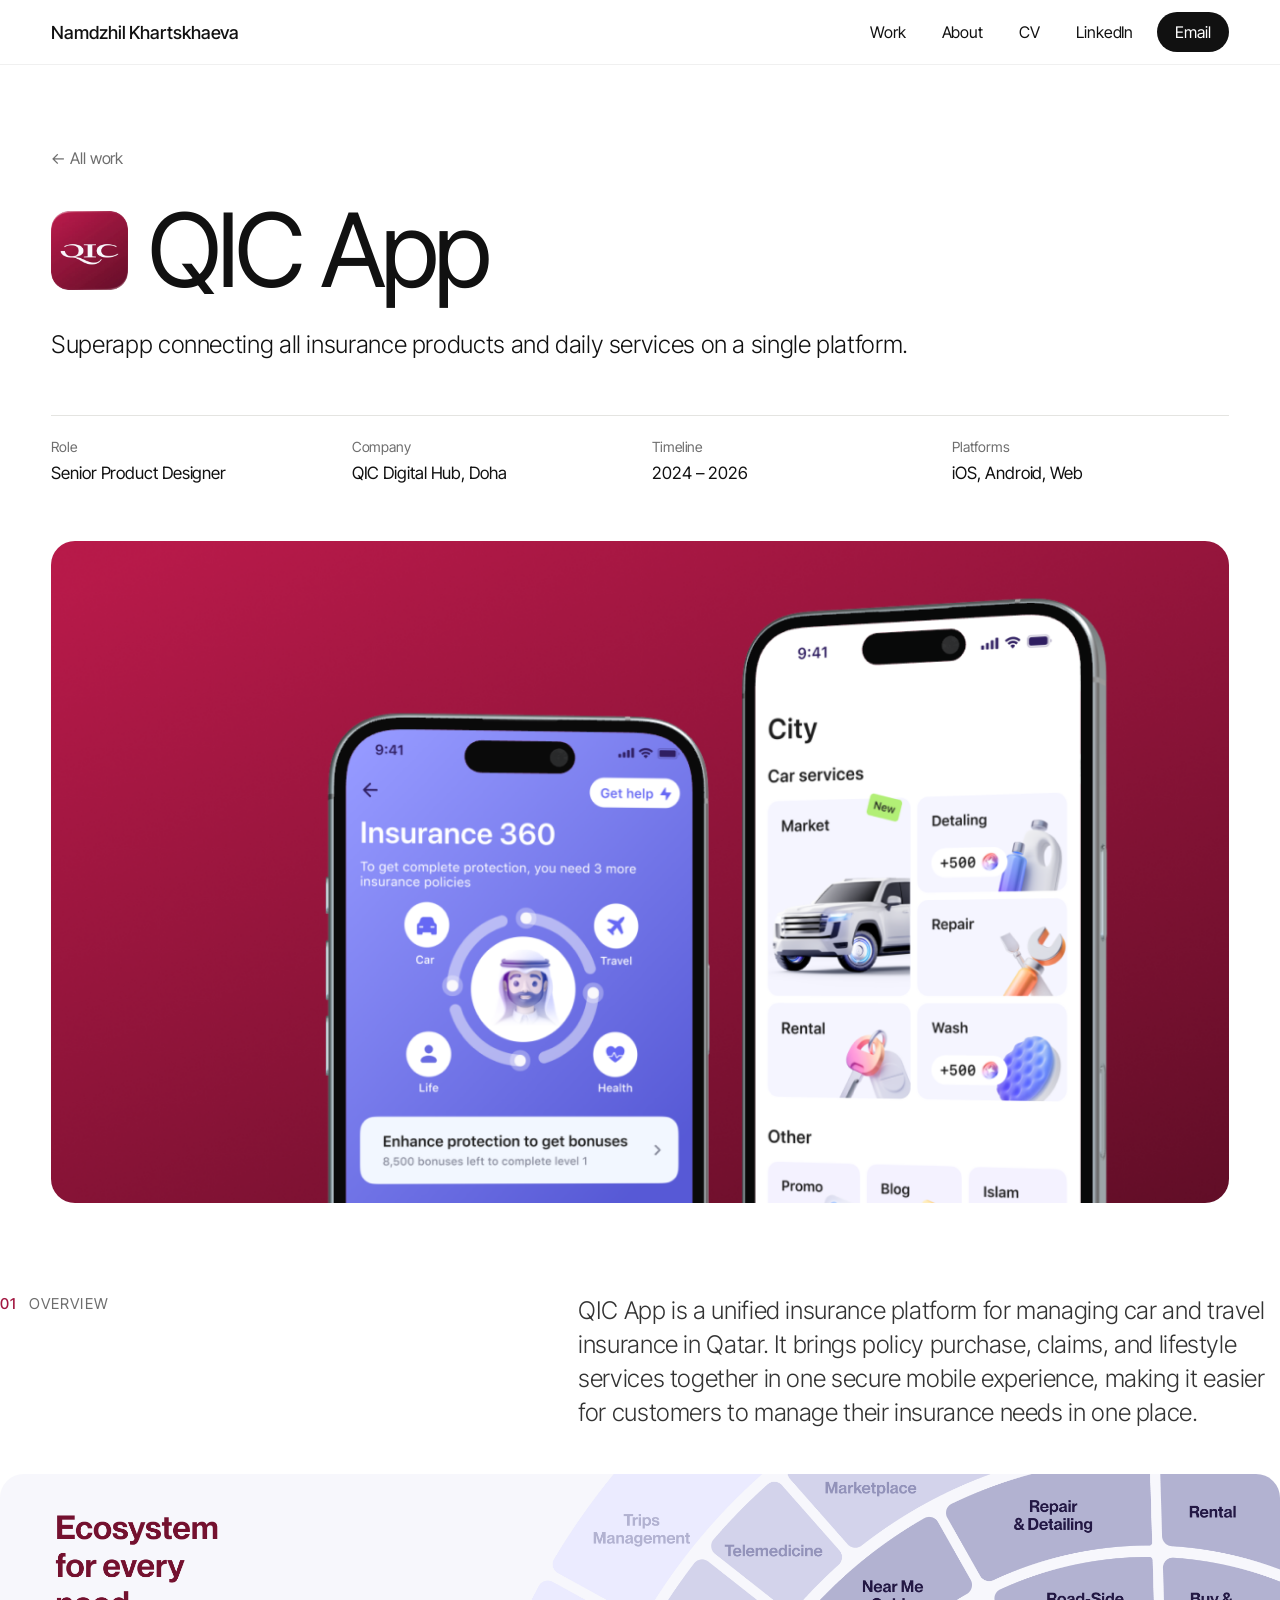
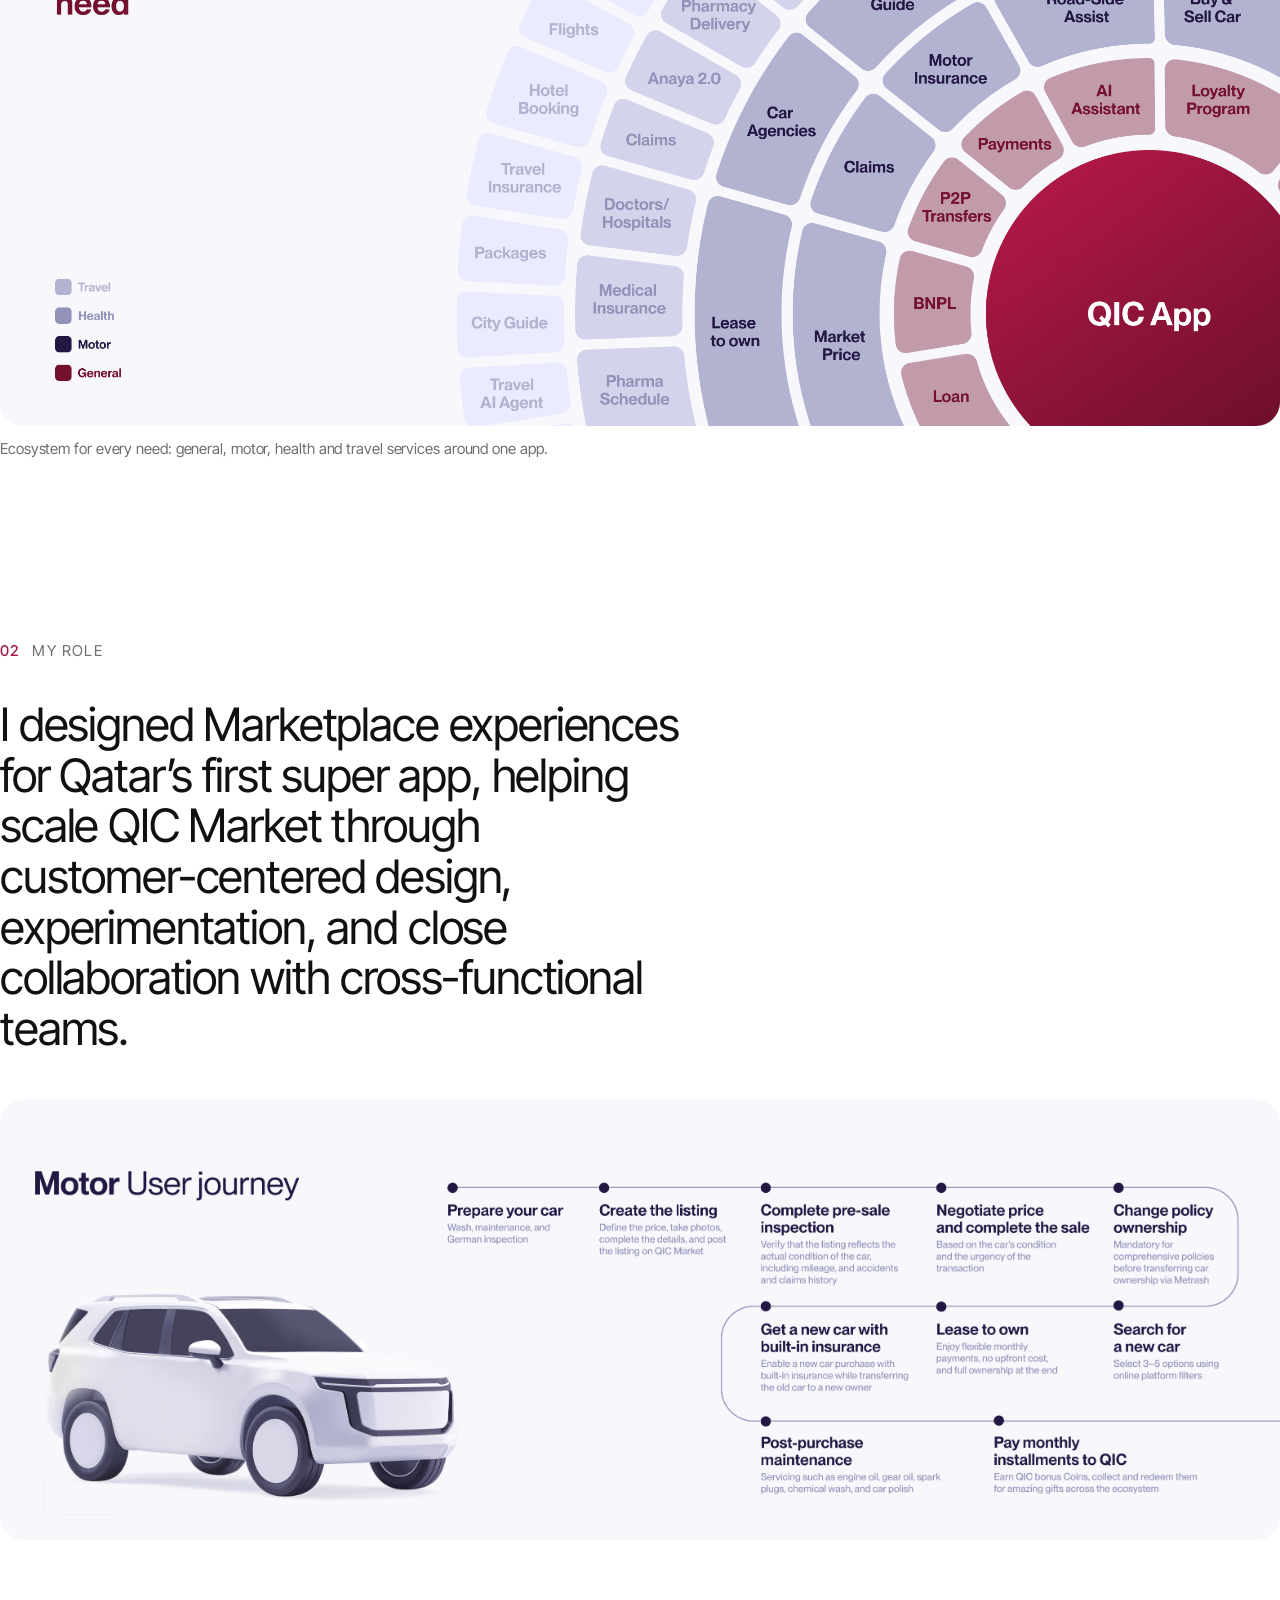
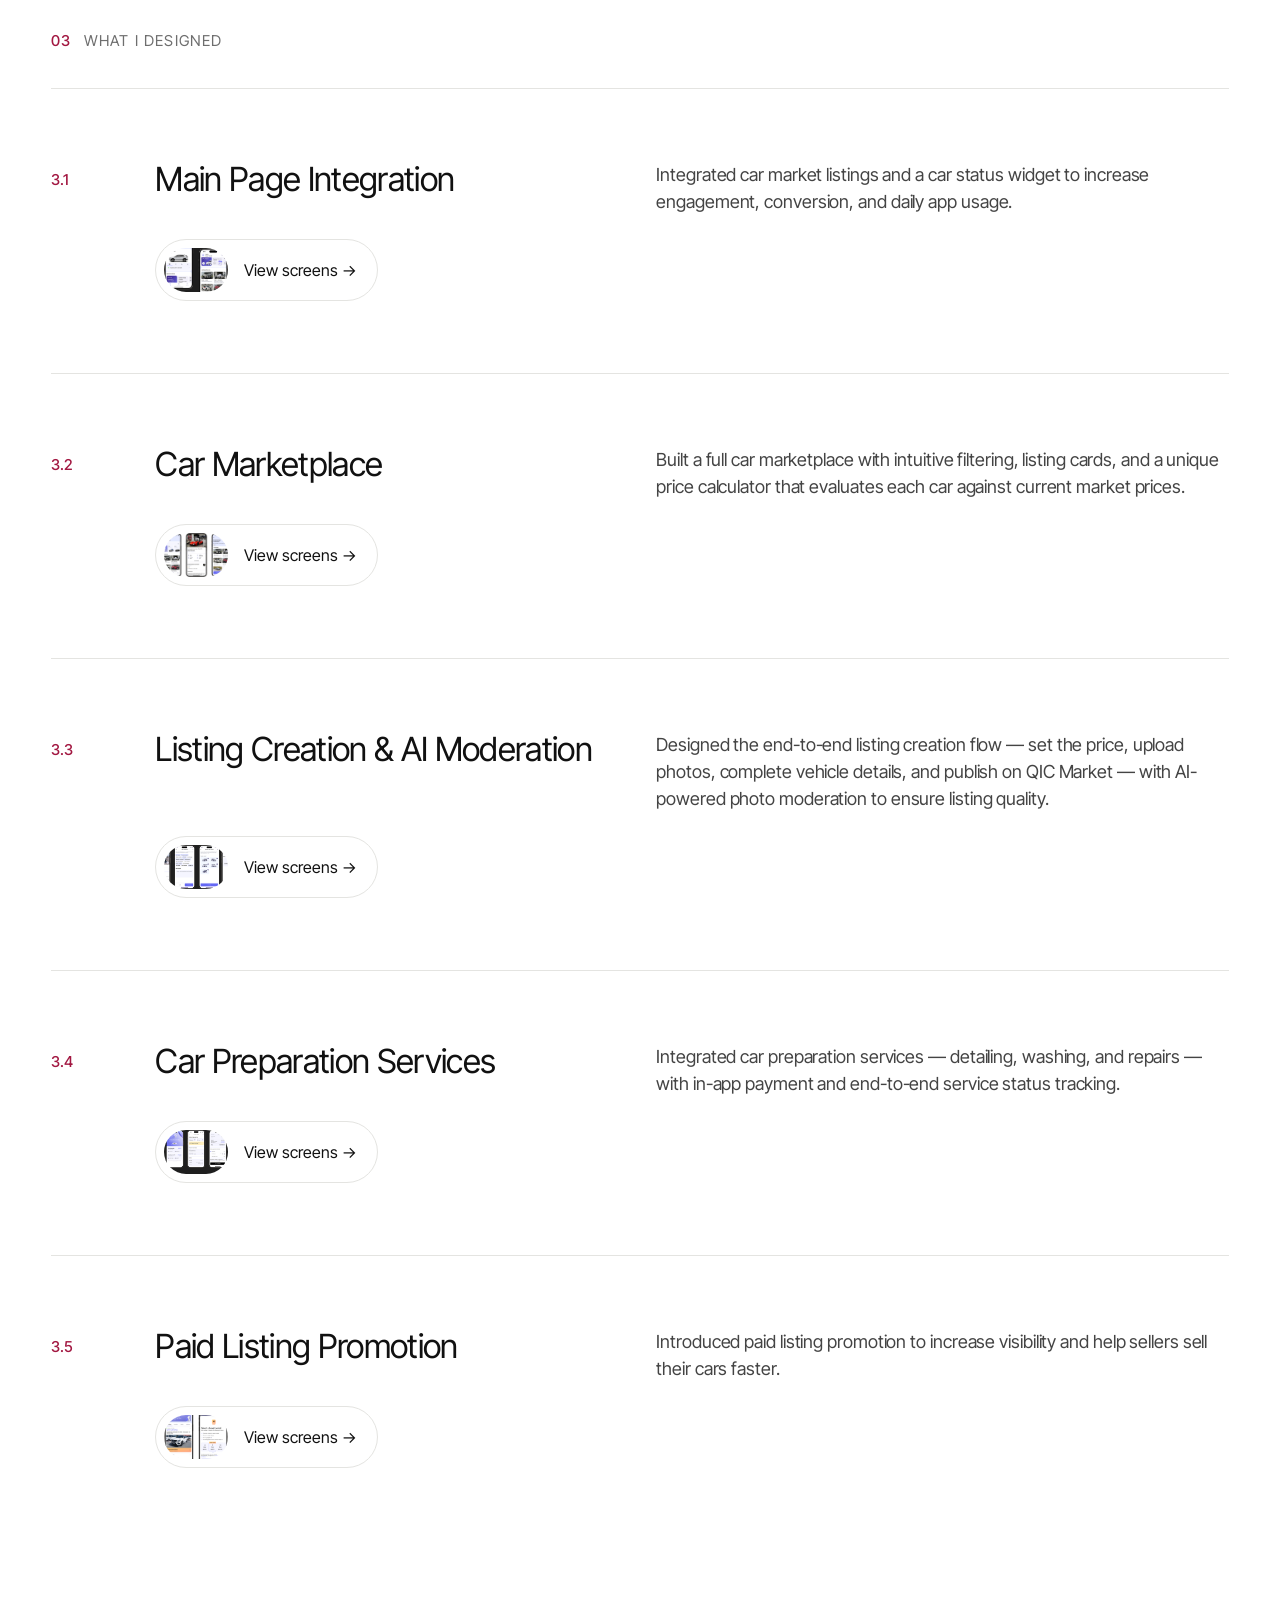
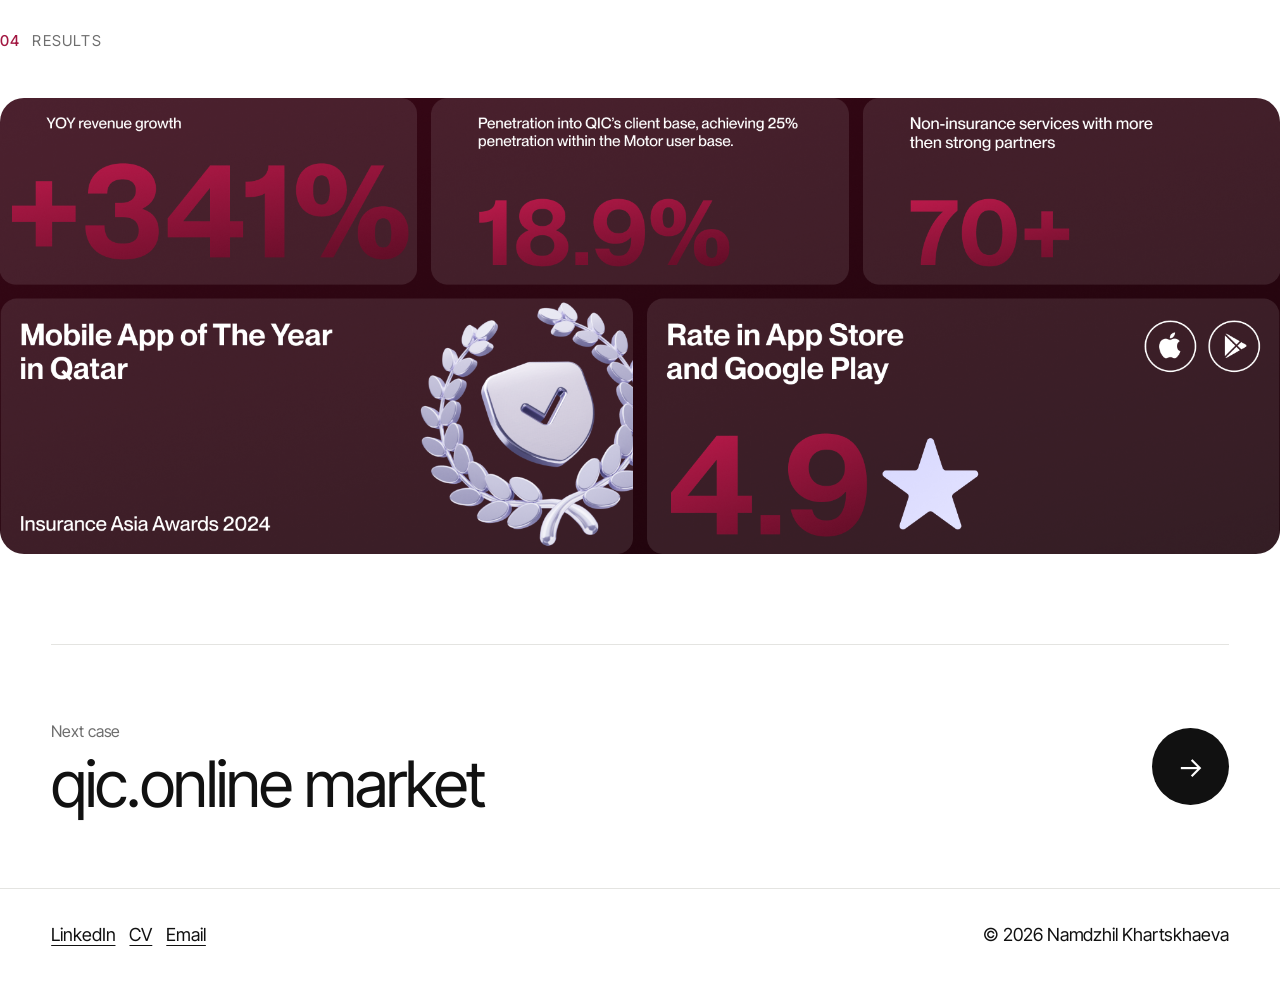
==== cases/qic-app.html @ 803e1e0c "Add files via upload" ====
<!doctype html>
<html lang="en">
<head>
<meta charset="utf-8">
<meta name="viewport" content="width=device-width, initial-scale=1">
<title>QIC App — Namdzhil Khartskhaeva</title>
<meta name="description" content="Case study: designing marketplace experiences for QIC App, Qatar's first insurance super app.">
<link rel="preconnect" href="https://fonts.googleapis.com">
<link rel="preconnect" href="https://fonts.gstatic.com" crossorigin>
<link href="https://fonts.googleapis.com/css2?family=Inter+Tight:wght@300;400;500&display=swap" rel="stylesheet">
<link rel="stylesheet" href="case.css">
</head>
<body style="--accent:#A21741; --accent-dark:#4A1424;">

<header class="navbar">
  <a class="logo" href="../index.html">Namdzhil Khartskhaeva</a>
  <nav>
    <a class="keep" href="../index.html#work">Work</a>
    <a href="../index.html#about">About</a>
    <a href="https://drive.google.com/file/d/1PxZ1Kvq5GiTxxw7GSG7w4yAlLsjGhA7I/view" target="_blank">CV</a>
    <a href="https://www.linkedin.com/in/namdzhil-khartskhaeva" target="_blank">LinkedIn</a>
    <a class="cta" href="mailto:nkhartskhaeva@gmail.com">Email</a>
  </nav>
</header>

<main>
  <!-- 1. HERO: logo, title, one-line summary, meta, cover -->
  <section class="case-hero wrap">
    <a class="back" href="../index.html#work">← All work</a>
    <div class="case-title">
      <img src="../images/cases/qic-app/logo.png" alt="QIC logo">
      <h1>QIC App</h1>
    </div>
    <p class="lead">Superapp connecting all insurance products and daily services on a single platform.</p>
    <dl class="meta">
      <div><dt>Role</dt><dd>Senior Product Designer</dd></div>
      <div><dt>Company</dt><dd>QIC Digital Hub, Doha</dd></div>
      <div><dt>Timeline</dt><dd>2024 – 2026</dd></div>
      <div><dt>Platforms</dt><dd>iOS, Android, Web</dd></div>
    </dl>
    <div class="hero-media reveal">
      <img src="../images/Cover%20QIC%20App.png" alt="QIC App: Insurance 360 and City screens">
    </div>
  </section>

  <!-- 2. OVERVIEW -->
  <section class="section wrap">
    <div class="split">
      <p class="label"><b>01</b> Overview</p>
      <div class="text lead reveal">
        <p>QIC App is a unified insurance platform for managing car and travel insurance in Qatar. It brings policy purchase, claims, and lifestyle services together in one secure mobile experience, making it easier for customers to manage their insurance needs in one place.</p>
      </div>
    </div>
    <figure class="media reveal">
      <img src="../images/cases/qic-app/ecosystem.png" alt="Ecosystem diagram: QIC App at the centre, surrounded by general, motor, health and travel services such as payments, motor insurance, marketplace, telemedicine and flights" loading="lazy">
    </figure>
    <p class="caption">Ecosystem for every need: general, motor, health and travel services around one app.</p>
  </section>

  <!-- 3. MY ROLE + USER JOURNEY -->
  <section class="section wrap">
    <div class="journey-head">
      <div>
        <p class="label"><b>02</b> My role</p>
        <p class="h2 reveal">I designed Marketplace experiences for Qatar’s first super app, helping scale QIC Market through customer-centered design, experimentation, and close collaboration with cross-functional teams.</p>
      </div>
    </div>
    <figure class="media reveal" style="background:none">
      <img src="../images/cases/qic-app/journey.png" alt="Motor user journey: prepare your car, create the listing, complete pre-sale inspection, negotiate price and complete the sale, change policy ownership, search for a new car, lease to own, get a new car with built-in insurance, post-purchase maintenance, pay monthly installments to QIC" loading="lazy">
    </figure>
  </section>

  <!-- 4. FEATURES: repeat this block for each solution -->
  <section class="wrap">
    <p class="label"><b>03</b> What I designed</p>

    <article class="feature">
      <div class="feature-head">
        <span class="feature-num">3.1</span>
        <h3>Main Page Integration</h3>
        <p>Integrated car market listings and a car status widget to increase engagement, conversion, and daily app usage.</p>
      </div>
      <button class="open-gallery" data-index="0" data-src="../images/cases/qic-app/main-page.png" data-alt="QIC App main page with car status widget and car market listings">
        <img src="../images/cases/qic-app/main-page.png" alt="" loading="lazy"><span>View screens →</span>
      </button>
    </article>

    <article class="feature">
      <div class="feature-head">
        <span class="feature-num">3.2</span>
        <h3>Car Marketplace</h3>
        <p>Built a full car marketplace with intuitive filtering, listing cards, and a unique price calculator that evaluates each car against current market prices.</p>
      </div>
      <button class="open-gallery" data-index="1" data-src="../images/cases/qic-app/marketplace.png" data-alt="Car marketplace screens: listing feed, car details with price evaluation, and search results">
        <img src="../images/cases/qic-app/marketplace.png" alt="" loading="lazy"><span>View screens →</span>
      </button>
    </article>

    <article class="feature">
      <div class="feature-head">
        <span class="feature-num">3.3</span>
        <h3>Listing Creation &amp; AI Moderation</h3>
        <p>Designed the end-to-end listing creation flow — set the price, upload photos, complete vehicle details, and publish on QIC Market — with AI-powered photo moderation to ensure listing quality.</p>
      </div>
      <button class="open-gallery" data-index="2" data-src="../images/cases/qic-app/listing.png" data-alt="Listing creation flow: car details, description tags, photo upload and recommended market price">
        <img src="../images/cases/qic-app/listing.png" alt="" loading="lazy"><span>View screens →</span>
      </button>
    </article>

    <article class="feature">
      <div class="feature-head">
        <span class="feature-num">3.4</span>
        <h3>Car Preparation Services</h3>
        <p>Integrated car preparation services — detailing, washing, and repairs — with in-app payment and end-to-end service status tracking.</p>
      </div>
      <button class="open-gallery" data-index="3" data-src="../images/cases/qic-app/prep.png" data-alt="Car preparation services: service selection, booking, payment and status tracking">
        <img src="../images/cases/qic-app/prep.png" alt="" loading="lazy"><span>View screens →</span>
      </button>
    </article>

    <article class="feature">
      <div class="feature-head">
        <span class="feature-num">3.5</span>
        <h3>Paid Listing Promotion</h3>
        <p>Introduced paid listing promotion to increase visibility and help sellers sell their cars faster.</p>
      </div>
      <button class="open-gallery" data-index="4" data-src="../images/cases/qic-app/promotion.png" data-alt="My listings with Boost your listing banner and boost period selection sheet">
        <img src="../images/cases/qic-app/promotion.png" alt="" loading="lazy"><span>View screens →</span>
      </button>
    </article>
  </section>

  <!-- 5. RESULTS -->
  <section class="section wrap">
    <p class="label"><b>04</b> Results</p>
    <figure class="media reveal" style="background:none">
      <img src="../images/cases/qic-app/results.png" alt="Results: +341% YoY revenue growth; 18.9% penetration into QIC's client base, 25% within the Motor user base; 70+ non-insurance services with strong partners; Mobile App of the Year in Qatar, Insurance Asia Awards 2024; 4.9 rating in App Store and Google Play" loading="lazy">
    </figure>
  </section>

  <!-- 6. NEXT CASE -->
  <div class="wrap">
    <a class="next" href="qic-online-market.html">
      <div><span>Next case</span><strong>qic.online market</strong></div>
      <span class="arrow">→</span>
    </a>
  </div>
</main>

<footer>
  <nav>
    <a href="https://www.linkedin.com/in/namdzhil-khartskhaeva" target="_blank">LinkedIn</a>
    <a href="https://drive.google.com/file/d/1PxZ1Kvq5GiTxxw7GSG7w4yAlLsjGhA7I/view" target="_blank">CV</a>
    <a href="mailto:nkhartskhaeva@gmail.com">Email</a>
  </nav>
  <span>© 2026 Namdzhil Khartskhaeva</span>
</footer>

<script>
  // Navbar hides on scroll down; blocks fade in as they enter the screen
  (() => {
    const bar = document.querySelector('.navbar');
    let last = scrollY;
    addEventListener('scroll', () => {
      bar.classList.toggle('hidden', scrollY > last && scrollY > 200);
      last = scrollY;
    }, { passive: true });
    const io = new IntersectionObserver((es) => es.forEach(e => {
      if (e.isIntersecting) { e.target.classList.add('in'); io.unobserve(e.target); }
    }), { rootMargin: '0px 0px -10% 0px' });
    document.querySelectorAll('.reveal').forEach(el => io.observe(el));
  })();
</script>

<div class="lightbox" hidden role="dialog" aria-modal="true" aria-label="Screens gallery">
  <button class="lb-close" aria-label="Close">✕</button>
  <button class="lb-nav lb-prev" aria-label="Previous">←</button>
  <figure class="lb-stage"><img alt=""><figcaption><span class="lb-count"></span><strong class="lb-title"></strong><span class="lb-text"></span></figcaption></figure>
  <button class="lb-nav lb-next" aria-label="Next">→</button>
</div>
<script>
  // Screens gallery: every feature's screens in one lightbox, flip with arrows, keys or swipe
  (() => {
    const btns = [...document.querySelectorAll('.open-gallery')];
    const items = btns.map(b => {
      const art = b.closest('.feature');
      return { src: b.dataset.src, alt: b.dataset.alt,
               title: art.querySelector('h3').textContent, text: art.querySelector('.feature-head p').textContent };
    });
    const lb = document.querySelector('.lightbox'), img = lb.querySelector('img');
    let cur = 0, lastFocus = null;
    const show = (i) => {
      cur = (i + items.length) % items.length;
      const it = items[cur];
      img.src = it.src; img.alt = it.alt;
      lb.querySelector('.lb-count').textContent = `${cur + 1} / ${items.length}`;
      lb.querySelector('.lb-title').textContent = it.title;
      lb.querySelector('.lb-text').textContent = it.text;
    };
    const open = (i) => { lastFocus = document.activeElement; show(i); lb.hidden = false; document.body.style.overflow = 'hidden'; lb.querySelector('.lb-close').focus(); };
    const close = () => { lb.hidden = true; document.body.style.overflow = ''; lastFocus && lastFocus.focus(); };
    btns.forEach((b, i) => b.addEventListener('click', () => open(i)));
    lb.querySelector('.lb-prev').onclick = () => show(cur - 1);
    lb.querySelector('.lb-next').onclick = () => show(cur + 1);
    lb.querySelector('.lb-close').onclick = close;
    lb.addEventListener('click', (e) => { if (e.target === lb) close(); });
    addEventListener('keydown', (e) => {
      if (lb.hidden) return;
      if (e.key === 'Escape') close();
      if (e.key === 'ArrowRight') show(cur + 1);
      if (e.key === 'ArrowLeft') show(cur - 1);
    });
    let sx = null;
    lb.addEventListener('touchstart', (e) => { sx = e.touches[0].clientX; }, { passive: true });
    lb.addEventListener('touchend', (e) => {
      if (sx === null) return;
      const dx = e.changedTouches[0].clientX - sx; sx = null;
      if (Math.abs(dx) > 50) show(cur + (dx < 0 ? 1 : -1));
    });
  })();
</script>
</body>
</html>
---- cases/case.css ----
/* ==========================================================
   Case study template — shared by every page in /cases
   Per-case colour: set --accent (and --accent-dark) on <body>
   ========================================================== */
:root {
  --bg: #FFFFFF;
  --surface: #F6F5F3;
  --ink: #111111;
  --muted: #6E6E6E;
  --line: #E4E4E1;
  --accent: #A21741;
  --accent-dark: #4A1424;
  --font: "Inter Tight", "Helvetica Neue", Arial, sans-serif;
  --pad: clamp(16px, 4vw, 64px);
  --max: 1280px;
}
* { box-sizing: border-box; margin: 0; padding: 0; }
html { scroll-behavior: smooth; }
body {
  background: var(--bg); color: var(--ink);
  font-family: var(--font); font-size: 18px; line-height: 1.5;
  letter-spacing: -0.005em; -webkit-font-smoothing: antialiased;
  overflow-x: hidden;
}
a { color: inherit; }
img { display: block; max-width: 100%; height: auto; }

/* ---------- Navbar (same as home) ---------- */
.navbar {
  position: fixed; top: 0; left: 0; right: 0; z-index: 50;
  display: flex; justify-content: space-between; align-items: center; gap: 16px;
  padding: 12px var(--pad);
  background: rgba(255,255,255,.75);
  backdrop-filter: blur(16px) saturate(1.4); -webkit-backdrop-filter: blur(16px) saturate(1.4);
  border-bottom: 1px solid rgba(0,0,0,.06);
  transition: transform .35s ease;
}
.navbar.hidden { transform: translateY(-100%); }
.navbar .logo { text-decoration: none; font-weight: 500; font-size: 18px; white-space: nowrap; }
.navbar nav { display: flex; align-items: center; gap: clamp(4px, 1.5vw, 12px); }
.navbar nav a { text-decoration: none; font-size: 16px; padding: 8px 12px; border-radius: 999px; transition: background .2s; }
.navbar nav a:hover { background: rgba(0,0,0,.06); }
.navbar nav a.cta { background: var(--ink); color: #fff; padding: 8px 18px; }

/* ---------- Layout helpers ---------- */
.wrap { max-width: var(--max); margin: 0 auto; padding: 0 var(--pad); }
.section { padding: clamp(56px, 10vh, 120px) 0; }
.label {
  display: flex; align-items: baseline; gap: 12px;
  font-size: 15px; color: var(--muted); text-transform: uppercase; letter-spacing: .08em;
  margin-bottom: clamp(20px, 4vh, 36px);
}
.label b { color: var(--accent); font-weight: 500; }
.h2 { font-size: clamp(30px, 3.6vw, 52px); line-height: 1.1; letter-spacing: -0.025em; font-weight: 400; }
.lead { font-size: clamp(20px, 1.9vw, 26px); line-height: 1.4; letter-spacing: -0.015em; font-weight: 300; }
.text { max-width: 760px; color: #333; }
.text p + p { margin-top: 1em; }

/* ---------- Hero ---------- */
.case-hero { padding-top: clamp(110px, 16vh, 150px); }
.back { display: inline-flex; gap: 8px; text-decoration: none; color: var(--muted); font-size: 16px; margin-bottom: 32px; }
.back:hover { color: var(--ink); }
.case-title { display: flex; align-items: center; gap: 20px; }
.case-title img { width: clamp(56px, 6vw, 80px); border-radius: 22%; }
.case-title h1 { font-size: clamp(48px, 8vw, 120px); line-height: .95; letter-spacing: -0.04em; font-weight: 400; }
.case-hero .lead { max-width: 900px; margin-top: 28px; }
.meta {
  display: grid; grid-template-columns: repeat(4, 1fr); gap: 24px;
  margin-top: clamp(36px, 6vh, 56px); padding-top: 20px; border-top: 1px solid var(--line);
}
.meta dt { font-size: 14px; color: var(--muted); margin-bottom: 4px; }
.meta dd { font-size: 17px; }
.hero-media {
  margin-top: clamp(36px, 6vh, 64px);
  border-radius: 24px; overflow: hidden;
  background: linear-gradient(160deg, var(--accent), var(--accent-dark));
}
.hero-media img { width: 100%; }

/* ---------- Media frames ---------- */
.media { margin-top: clamp(28px, 5vh, 48px); border-radius: 24px; overflow: hidden; background: var(--surface); }
.media.dark { background: #1E1E1E; }
.media.light { background: #fff; border: 1px solid var(--line); }
.media img { width: 100%; }
.media.narrow { max-width: 760px; }
.media.center img { margin: 0 auto; }
.caption { margin-top: 12px; font-size: 15px; color: var(--muted); }

/* ---------- Two-column intro ---------- */
.split { display: grid; grid-template-columns: 1fr 1.4fr; gap: clamp(24px, 6vw, 96px); align-items: start; }

/* ---------- Journey (numbered steps) ---------- */
.journey-head { display: grid; grid-template-columns: 1.2fr 1fr; gap: 32px; align-items: end; }
.journey-head img { width: 100%; max-width: 520px; justify-self: end; mix-blend-mode: multiply; }
.steps {
  list-style: none; counter-reset: step;
  display: grid; grid-template-columns: repeat(5, 1fr); gap: 16px;
  margin-top: 32px;
}
.steps li {
  counter-increment: step;
  background: var(--surface); border-radius: 20px; padding: 20px;
  display: flex; flex-direction: column; gap: 8px;
}
.steps li::before {
  content: counter(step, decimal-leading-zero);
  font-size: 14px; color: var(--accent); font-weight: 500;
}
.steps h3 { font-size: 19px; line-height: 1.2; font-weight: 500; letter-spacing: -0.01em; }
.steps p { font-size: 15px; color: var(--muted); line-height: 1.4; }

/* ---------- Feature blocks ---------- */
.feature { padding: clamp(48px, 8vh, 96px) 0; border-top: 1px solid var(--line); }
.feature-head { display: grid; grid-template-columns: 80px 1fr 1.2fr; gap: 24px; align-items: start; }
.feature-num { font-size: 15px; color: var(--accent); font-weight: 500; padding-top: 8px; }
.feature-head h3 { font-size: clamp(26px, 2.6vw, 38px); line-height: 1.1; letter-spacing: -0.02em; font-weight: 400; }
.feature-head p { color: #444; }

/* ---------- Results ---------- */
.results { display: grid; grid-template-columns: repeat(6, 1fr); gap: 16px; }
.stat {
  grid-column: span 2;
  position: relative; overflow: hidden;
  border-radius: 24px; padding: clamp(20px, 2.4vw, 32px);
  background: linear-gradient(170deg, #4C222F, #3B1E26);
  color: #fff; min-height: 240px;
  display: flex; flex-direction: column; justify-content: space-between; gap: 24px;
}
.stat.wide { grid-column: span 3; }
.stat p { font-size: 17px; line-height: 1.35; max-width: 360px; color: rgba(255,255,255,.88); }
.stat strong {
  font-size: clamp(56px, 7vw, 110px); line-height: .9; letter-spacing: -0.04em; font-weight: 500;
  background: linear-gradient(180deg, #E0245E, #8E1638); -webkit-background-clip: text; background-clip: text; color: transparent;
}
.stat h3 { font-size: clamp(24px, 2.4vw, 34px); line-height: 1.1; letter-spacing: -0.02em; font-weight: 500; position: relative; z-index: 1; }
.stat small { font-size: 16px; color: rgba(255,255,255,.75); position: relative; z-index: 1; }
.stat .award {
  position: absolute; right: 4%; bottom: 0; height: 100%; width: auto;
  -webkit-mask-image: radial-gradient(closest-side, #000 70%, transparent);
          mask-image: radial-gradient(closest-side, #000 70%, transparent);
}
.stat .stars { display: flex; align-items: center; gap: 12px; }
.stat .stars span { font-size: clamp(44px, 5vw, 72px); color: #EDEBFF; line-height: 1; }

/* ---------- Next case ---------- */
.next {
  display: flex; justify-content: space-between; align-items: center; gap: 24px;
  padding: clamp(40px, 8vh, 80px) 0; border-top: 1px solid var(--line);
  text-decoration: none;
}
.next span { color: var(--muted); font-size: 16px; }
.next strong { display: block; font-size: clamp(32px, 5vw, 72px); font-weight: 400; letter-spacing: -0.03em; line-height: 1; margin-top: 8px; }
.next .arrow {
  flex: none; width: clamp(56px, 6vw, 88px); aspect-ratio: 1; border-radius: 50%;
  background: var(--ink); color: #fff; display: grid; place-items: center; font-size: 28px;
  transition: transform .3s;
}
.next:hover .arrow { transform: rotate(-45deg); }

footer {
  display: flex; flex-wrap: wrap; justify-content: space-between; gap: 16px;
  padding: 32px var(--pad) 40px; border-top: 1px solid var(--line);
}
footer nav { display: flex; gap: 14px; }
footer a { text-underline-offset: 4px; }

/* ---------- Reveal on scroll ---------- */
.reveal { opacity: 0; transform: translateY(24px); transition: opacity .8s ease, transform .8s ease; }
.reveal.in { opacity: 1; transform: none; }
@media (prefers-reduced-motion: reduce) { .reveal { opacity: 1; transform: none; transition: none; } }

/* ---------- Mobile ---------- */
@media (max-width: 1000px) {
  .steps { grid-template-columns: repeat(2, 1fr); }
  .feature-head { grid-template-columns: 1fr; gap: 8px; }
  .results { grid-template-columns: 1fr; }
  .stat, .stat.wide { grid-column: auto; }
}
@media (max-width: 760px) {
  .navbar { padding: 8px var(--pad); }
  .navbar .logo { font-size: 15px; }
  .navbar nav a:not(.cta):not(.keep) { display: none; }
  .meta { grid-template-columns: 1fr 1fr; }
  .split, .journey-head { grid-template-columns: 1fr; }
  .journey-head img { justify-self: start; }
  .media, .hero-media { border-radius: 16px; }
  .stat .award { opacity: .55; }
}
@media (max-width: 420px) { .steps { grid-template-columns: 1fr; } }

/* ---------- Collapsed screens + gallery ---------- */
.open-gallery {
  margin-top: 24px; margin-left: calc(80px + 24px);
  display: inline-flex; align-items: center; gap: 16px;
  padding: 8px 20px 8px 8px; border: 1px solid var(--line); border-radius: 999px;
  background: #fff; font: inherit; font-size: 16px; color: var(--ink); cursor: pointer;
  transition: background .2s, border-color .2s;
}
.open-gallery:hover { background: var(--surface); border-color: #ccc; }
.open-gallery img { width: 64px; height: 44px; object-fit: cover; border-radius: 999px; background: #1E1E1E; }
.lightbox {
  position: fixed; inset: 0; z-index: 100;
  display: grid; grid-template-columns: auto 1fr auto; align-items: center; gap: 16px;
  padding: 24px; background: rgba(12,12,12,.94); color: #fff;
}
.lightbox[hidden] { display: none; }
.lb-stage { height: 100%; display: flex; flex-direction: column; justify-content: center; gap: 16px; min-width: 0; margin: 0; }
.lb-stage img { max-height: calc(100vh - 190px); max-width: 100%; object-fit: contain; margin: 0 auto; border-radius: 12px; }
.lb-stage figcaption { max-width: 760px; margin: 0 auto; text-align: center; display: grid; gap: 4px; }
.lb-count { font-size: 14px; opacity: .6; }
.lb-title { font-size: 22px; font-weight: 500; }
.lb-text { font-size: 16px; opacity: .8; }
.lb-nav, .lb-close {
  width: 52px; height: 52px; border-radius: 50%; border: 1px solid rgba(255,255,255,.3);
  background: rgba(255,255,255,.08); color: #fff; font-size: 22px; cursor: pointer;
}
.lb-nav:hover, .lb-close:hover { background: rgba(255,255,255,.2); }
.lb-close { position: absolute; top: 20px; right: 20px; }
@media (max-width: 1000px) { .open-gallery { margin-left: 0; } }
@media (max-width: 760px) {
  .lightbox { grid-template-columns: 1fr; padding: 64px 12px 16px; }
  .lb-nav { display: none; }
  .lb-stage img { max-height: calc(100vh - 220px); }
}
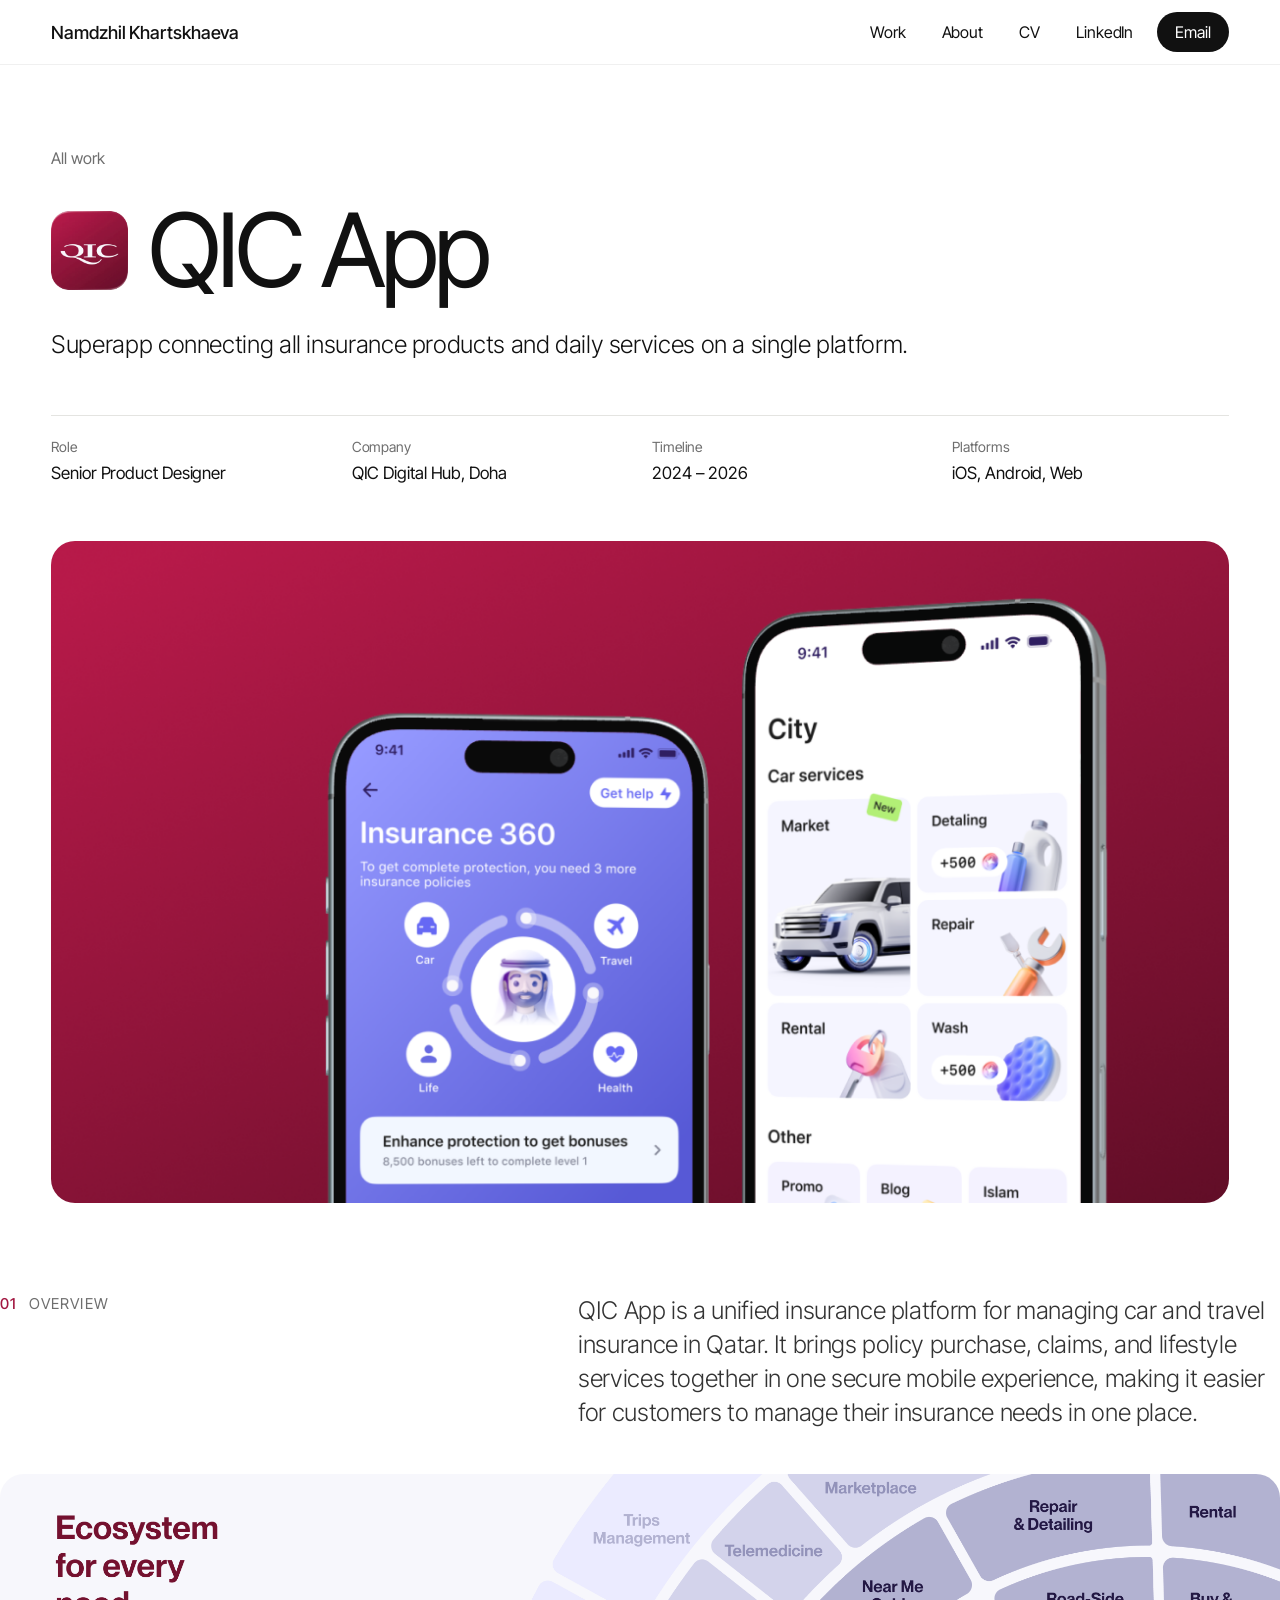
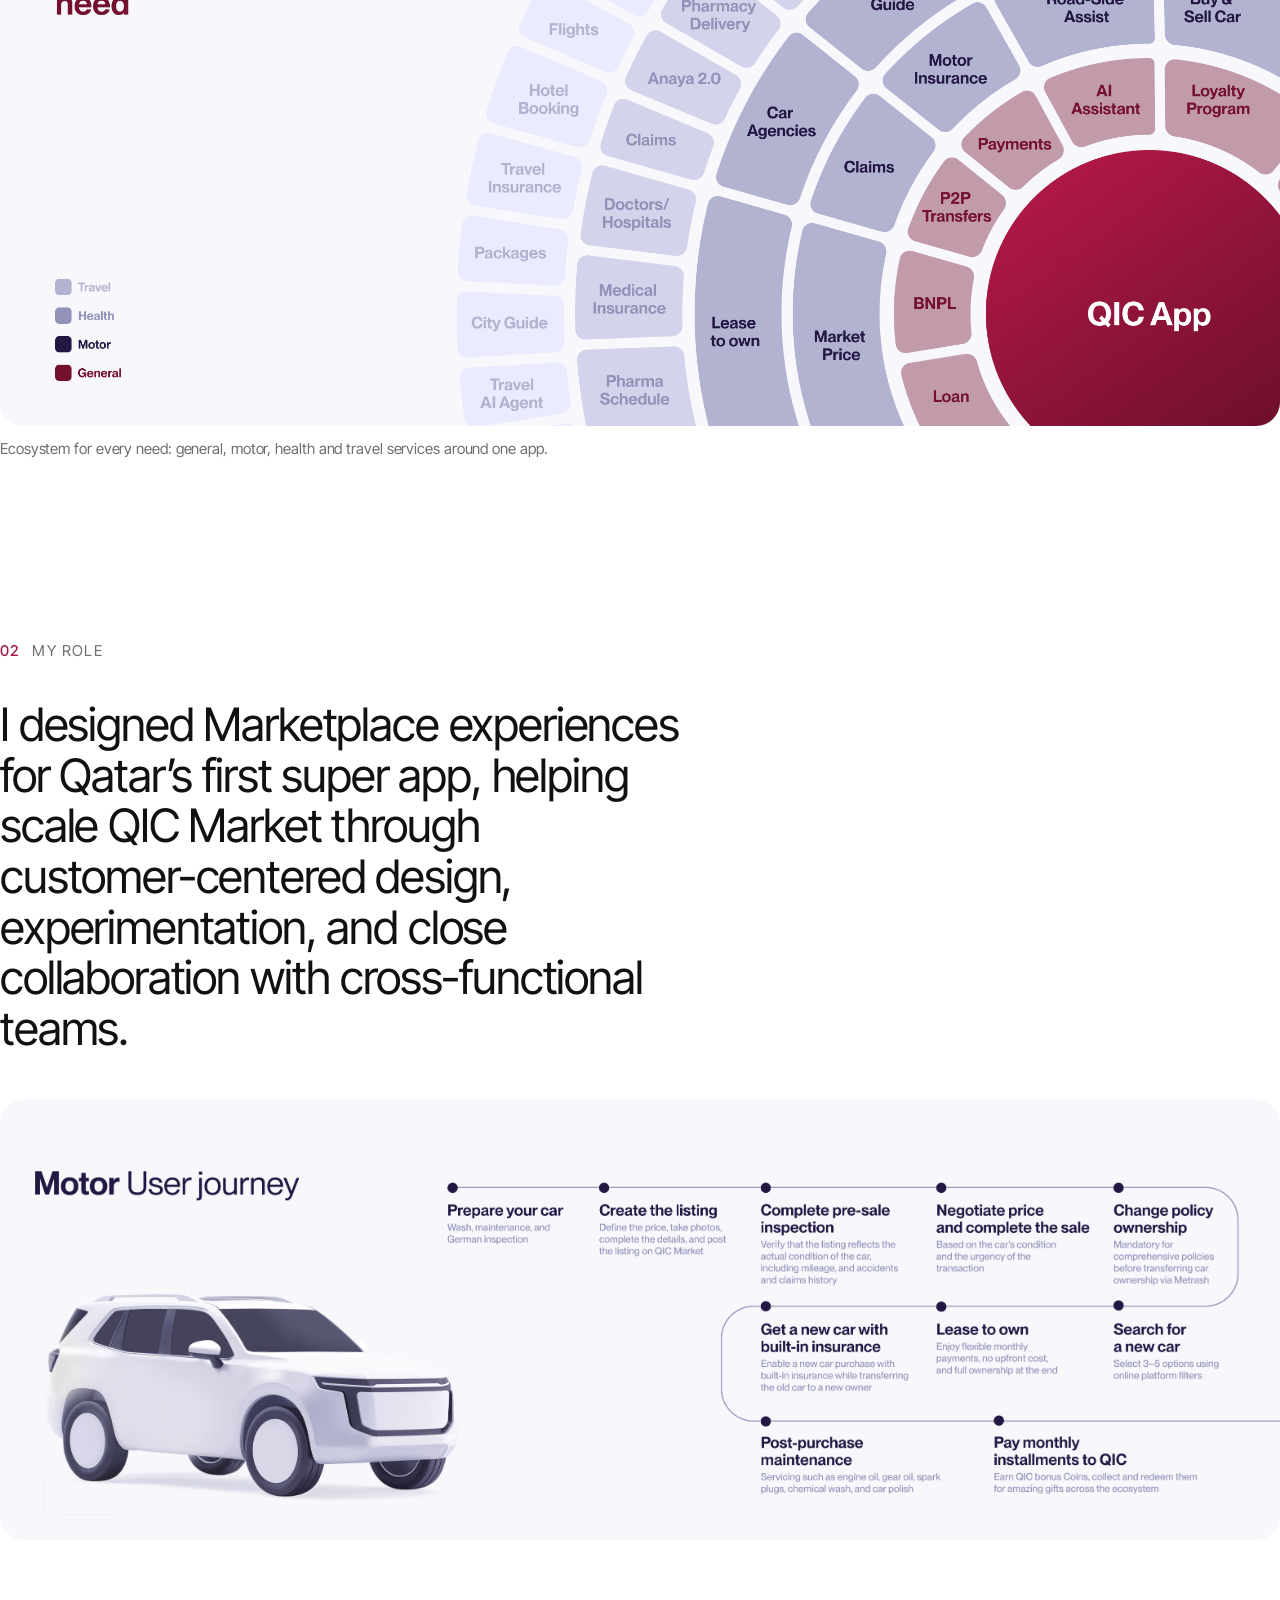
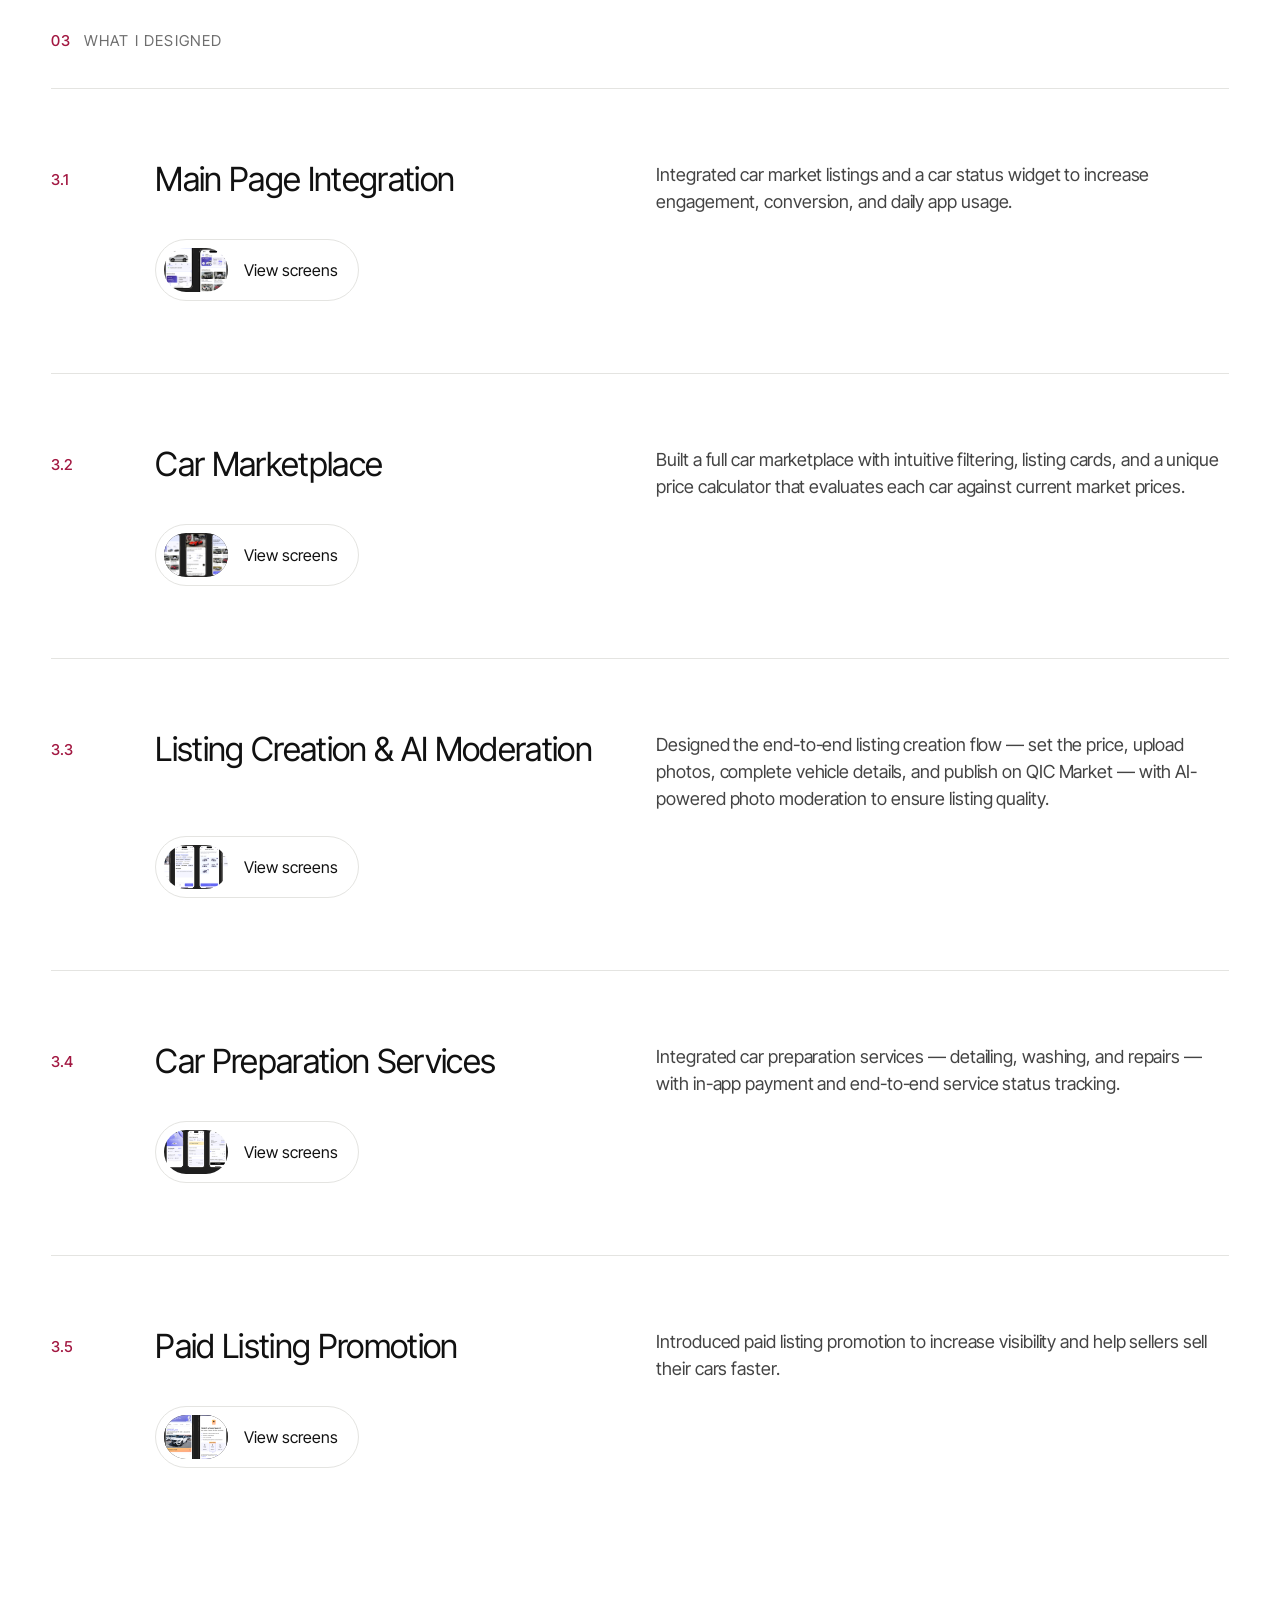
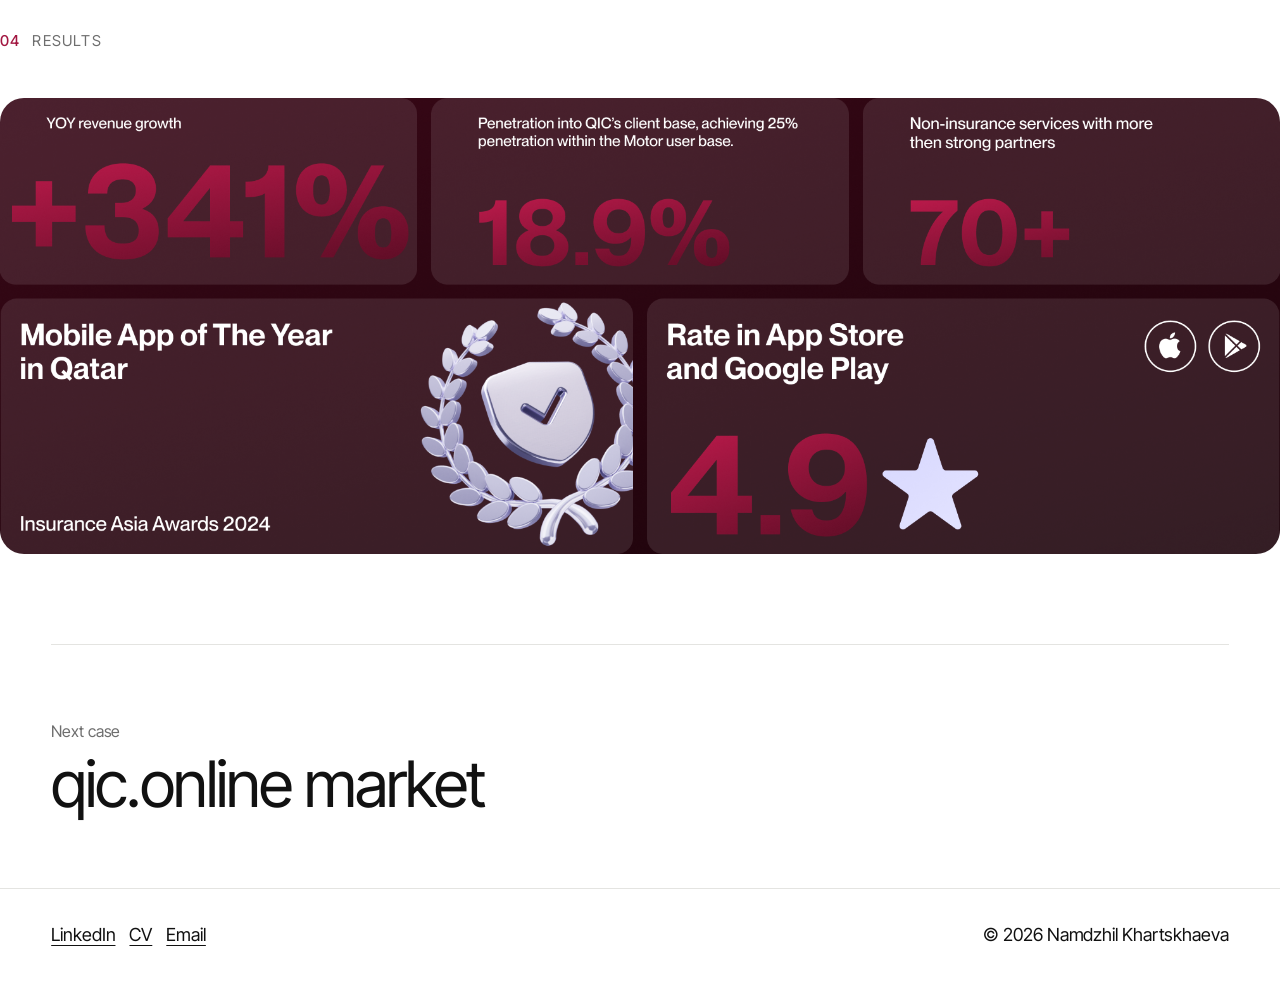
==== commit 897b46cb: "Add files via upload" ====
--- a/cases/qic-app.html
+++ b/cases/qic-app.html
@@ -26,7 +26,7 @@
 <main>
   <!-- 1. HERO: logo, title, one-line summary, meta, cover -->
   <section class="case-hero wrap">
-    <a class="back" href="../index.html#work">← All work</a>
+    <a class="back" href="../index.html#work">All work</a>
     <div class="case-title">
       <img src="../images/cases/qic-app/logo.png" alt="QIC logo">
       <h1>QIC App</h1>
@@ -81,7 +81,7 @@
         <p>Integrated car market listings and a car status widget to increase engagement, conversion, and daily app usage.</p>
       </div>
       <button class="open-gallery" data-index="0" data-src="../images/cases/qic-app/main-page.png" data-alt="QIC App main page with car status widget and car market listings">
-        <img src="../images/cases/qic-app/main-page.png" alt="" loading="lazy"><span>View screens →</span>
+        <img src="../images/cases/qic-app/main-page.png" alt="" loading="lazy"><span>View screens</span>
       </button>
     </article>
 
@@ -92,7 +92,7 @@
         <p>Built a full car marketplace with intuitive filtering, listing cards, and a unique price calculator that evaluates each car against current market prices.</p>
       </div>
       <button class="open-gallery" data-index="1" data-src="../images/cases/qic-app/marketplace.png" data-alt="Car marketplace screens: listing feed, car details with price evaluation, and search results">
-        <img src="../images/cases/qic-app/marketplace.png" alt="" loading="lazy"><span>View screens →</span>
+        <img src="../images/cases/qic-app/marketplace.png" alt="" loading="lazy"><span>View screens</span>
       </button>
     </article>
 
@@ -103,7 +103,7 @@
         <p>Designed the end-to-end listing creation flow — set the price, upload photos, complete vehicle details, and publish on QIC Market — with AI-powered photo moderation to ensure listing quality.</p>
       </div>
       <button class="open-gallery" data-index="2" data-src="../images/cases/qic-app/listing.png" data-alt="Listing creation flow: car details, description tags, photo upload and recommended market price">
-        <img src="../images/cases/qic-app/listing.png" alt="" loading="lazy"><span>View screens →</span>
+        <img src="../images/cases/qic-app/listing.png" alt="" loading="lazy"><span>View screens</span>
       </button>
     </article>
 
@@ -114,7 +114,7 @@
         <p>Integrated car preparation services — detailing, washing, and repairs — with in-app payment and end-to-end service status tracking.</p>
       </div>
       <button class="open-gallery" data-index="3" data-src="../images/cases/qic-app/prep.png" data-alt="Car preparation services: service selection, booking, payment and status tracking">
-        <img src="../images/cases/qic-app/prep.png" alt="" loading="lazy"><span>View screens →</span>
+        <img src="../images/cases/qic-app/prep.png" alt="" loading="lazy"><span>View screens</span>
       </button>
     </article>
 
@@ -125,7 +125,7 @@
         <p>Introduced paid listing promotion to increase visibility and help sellers sell their cars faster.</p>
       </div>
       <button class="open-gallery" data-index="4" data-src="../images/cases/qic-app/promotion.png" data-alt="My listings with Boost your listing banner and boost period selection sheet">
-        <img src="../images/cases/qic-app/promotion.png" alt="" loading="lazy"><span>View screens →</span>
+        <img src="../images/cases/qic-app/promotion.png" alt="" loading="lazy"><span>View screens</span>
       </button>
     </article>
   </section>
@@ -140,9 +140,8 @@
 
   <!-- 6. NEXT CASE -->
   <div class="wrap">
-    <a class="next" href="qic-online-market.html">
+    <a class="next" href="https://qic.online/en/market" target="_blank" rel="noopener">
       <div><span>Next case</span><strong>qic.online market</strong></div>
-      <span class="arrow">→</span>
     </a>
   </div>
 </main>
